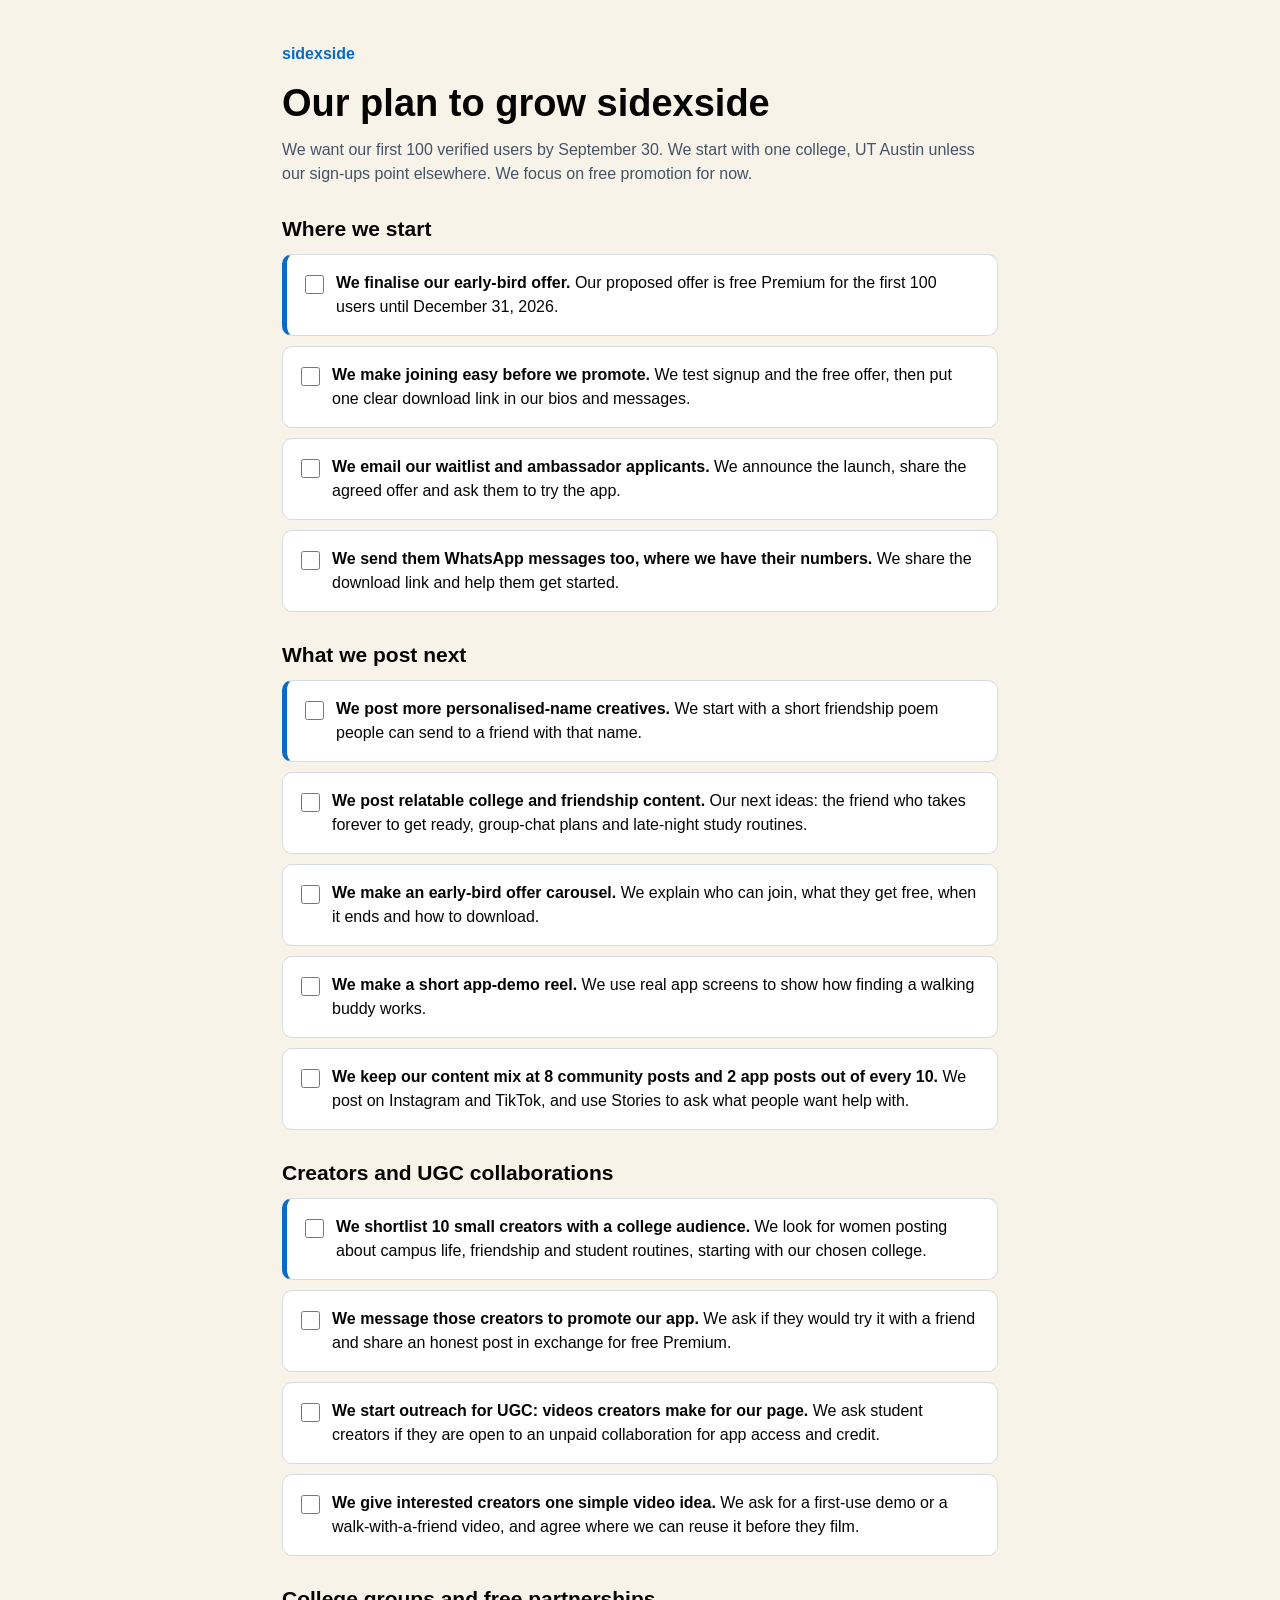
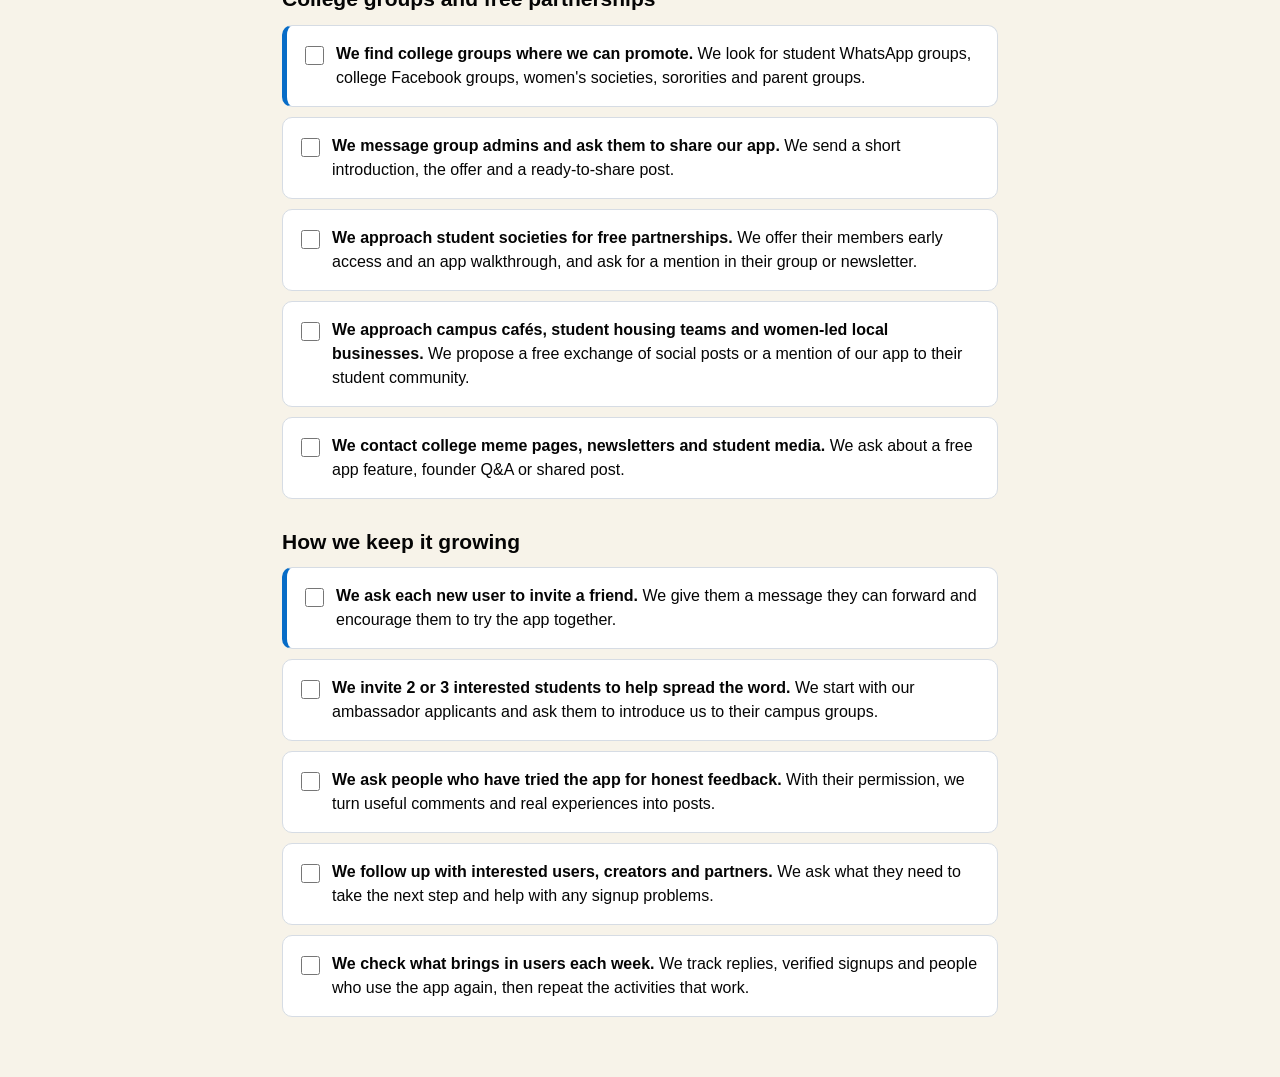
==== index.html @ 86fddf50 "Publish SideXSide growth checklist" ====
﻿<!doctype html>
<html lang="en">
<head>
<meta charset="utf-8">
<meta name="viewport" content="width=device-width, initial-scale=1">
<title>SideXSide: our growth plan</title>
<style>
* { box-sizing: border-box; }
body { margin: 0; background: #f7f3e9; color: #050505; font-family: Inter, "Segoe UI", sans-serif; line-height: 1.5; }
main { max-width: 760px; margin: auto; padding: 42px 22px 60px; }
.brand { color: #076cc7; font-weight: 800; margin: 0 0 16px; }
h1 { font-size: clamp(28px, 5vw, 38px); line-height: 1.15; margin: 0 0 12px; }
.goal { margin: 0 0 26px; color: #455365; }
h2 { font-size: 21px; margin: 30px 0 12px; line-height: 1.25; }
ul { list-style: none; padding: 0; margin: 0; display: grid; gap: 10px; }
li { background: white; border: 1px solid #d6dce4; border-radius: 10px; padding: 16px 18px; }
li:first-child { border-left: 5px solid #076cc7; }
label { display: flex; align-items: flex-start; gap: 12px; cursor: pointer; }
input { flex: 0 0 auto; width: 19px; height: 19px; margin: 4px 0 0; accent-color: #076cc7; }
input:focus-visible { outline: 3px solid #076cc7; outline-offset: 3px; }
input:checked + span { color: #667085; text-decoration: line-through; }
strong { font-weight: 700; }
</style>
</head>
<body>
<main>
<p class="brand">sidexside</p>
<h1>Our plan to grow sidexside</h1>
<p class="goal">We want our first 100 verified users by September 30. We start with one college, UT Austin unless our sign-ups point elsewhere. We focus on free promotion for now.</p>
<h2>Where we start</h2>
<ul>
<li><label><input type="checkbox" id="simple-offer"><span><strong>We finalise our early-bird offer.</strong> Our proposed offer is free Premium for the first 100 users until December 31, 2026.</span></label></li>
<li><label><input type="checkbox" id="growth-signup"><span><strong>We make joining easy before we promote.</strong> We test signup and the free offer, then put one clear download link in our bios and messages.</span></label></li>
<li><label><input type="checkbox" id="simple-email"><span><strong>We email our waitlist and ambassador applicants.</strong> We announce the launch, share the agreed offer and ask them to try the app.</span></label></li>
<li><label><input type="checkbox" id="simple-whatsapp"><span><strong>We send them WhatsApp messages too, where we have their numbers.</strong> We share the download link and help them get started.</span></label></li>
</ul>
<h2>What we post next</h2>
<ul>
<li><label><input type="checkbox" id="growth-name-post"><span><strong>We post more personalised-name creatives.</strong> We start with a short friendship poem people can send to a friend with that name.</span></label></li>
<li><label><input type="checkbox" id="growth-community-post"><span><strong>We post relatable college and friendship content.</strong> Our next ideas: the friend who takes forever to get ready, group-chat plans and late-night study routines.</span></label></li>
<li><label><input type="checkbox" id="growth-offer-post"><span><strong>We make an early-bird offer carousel.</strong> We explain who can join, what they get free, when it ends and how to download.</span></label></li>
<li><label><input type="checkbox" id="growth-demo-post"><span><strong>We make a short app-demo reel.</strong> We use real app screens to show how finding a walking buddy works.</span></label></li>
<li><label><input type="checkbox" id="simple-social"><span><strong>We keep our content mix at 8 community posts and 2 app posts out of every 10.</strong> We post on Instagram and TikTok, and use Stories to ask what people want help with.</span></label></li>
</ul>
<h2>Creators and UGC collaborations</h2>
<ul>
<li><label><input type="checkbox" id="growth-creators"><span><strong>We shortlist 10 small creators with a college audience.</strong> We look for women posting about campus life, friendship and student routines, starting with our chosen college.</span></label></li>
<li><label><input type="checkbox" id="growth-creator-outreach"><span><strong>We message those creators to promote our app.</strong> We ask if they would try it with a friend and share an honest post in exchange for free Premium.</span></label></li>
<li><label><input type="checkbox" id="growth-ugc"><span><strong>We start outreach for UGC: videos creators make for our page.</strong> We ask student creators if they are open to an unpaid collaboration for app access and credit.</span></label></li>
<li><label><input type="checkbox" id="growth-ugc-brief"><span><strong>We give interested creators one simple video idea.</strong> We ask for a first-use demo or a walk-with-a-friend video, and agree where we can reuse it before they film.</span></label></li>
</ul>
<h2>College groups and free partnerships</h2>
<ul>
<li><label><input type="checkbox" id="simple-find-groups"><span><strong>We find college groups where we can promote.</strong> We look for student WhatsApp groups, college Facebook groups, women's societies, sororities and parent groups.</span></label></li>
<li><label><input type="checkbox" id="simple-message-groups"><span><strong>We message group admins and ask them to share our app.</strong> We send a short introduction, the offer and a ready-to-share post.</span></label></li>
<li><label><input type="checkbox" id="growth-societies"><span><strong>We approach student societies for free partnerships.</strong> We offer their members early access and an app walkthrough, and ask for a mention in their group or newsletter.</span></label></li>
<li><label><input type="checkbox" id="growth-local-partners"><span><strong>We approach campus cafés, student housing teams and women-led local businesses.</strong> We propose a free exchange of social posts or a mention of our app to their student community.</span></label></li>
<li><label><input type="checkbox" id="growth-campus-pages"><span><strong>We contact college meme pages, newsletters and student media.</strong> We ask about a free app feature, founder Q&amp;A or shared post.</span></label></li>
</ul>
<h2>How we keep it growing</h2>
<ul>
<li><label><input type="checkbox" id="simple-friends"><span><strong>We ask each new user to invite a friend.</strong> We give them a message they can forward and encourage them to try the app together.</span></label></li>
<li><label><input type="checkbox" id="growth-ambassadors"><span><strong>We invite 2 or 3 interested students to help spread the word.</strong> We start with our ambassador applicants and ask them to introduce us to their campus groups.</span></label></li>
<li><label><input type="checkbox" id="growth-user-stories"><span><strong>We ask people who have tried the app for honest feedback.</strong> With their permission, we turn useful comments and real experiences into posts.</span></label></li>
<li><label><input type="checkbox" id="simple-follow-up"><span><strong>We follow up with interested users, creators and partners.</strong> We ask what they need to take the next step and help with any signup problems.</span></label></li>
<li><label><input type="checkbox" id="growth-review"><span><strong>We check what brings in users each week.</strong> We track replies, verified signups and people who use the app again, then repeat the activities that work.</span></label></li>
</ul>
</main>
<script>
(function () {
  var key = 'sxs-simple-next-steps-v2';
  var state = {};
  try { state = JSON.parse(localStorage.getItem(key) || '{}') || {}; } catch (e) {}
  document.querySelectorAll('input[type="checkbox"]').forEach(function (box) {
    box.checked = state[box.id] === true;
    box.addEventListener('change', function () {
      state[box.id] = box.checked;
      try { localStorage.setItem(key, JSON.stringify(state)); } catch (e) {}
    });
  });
})();
</script>
</body>
</html>
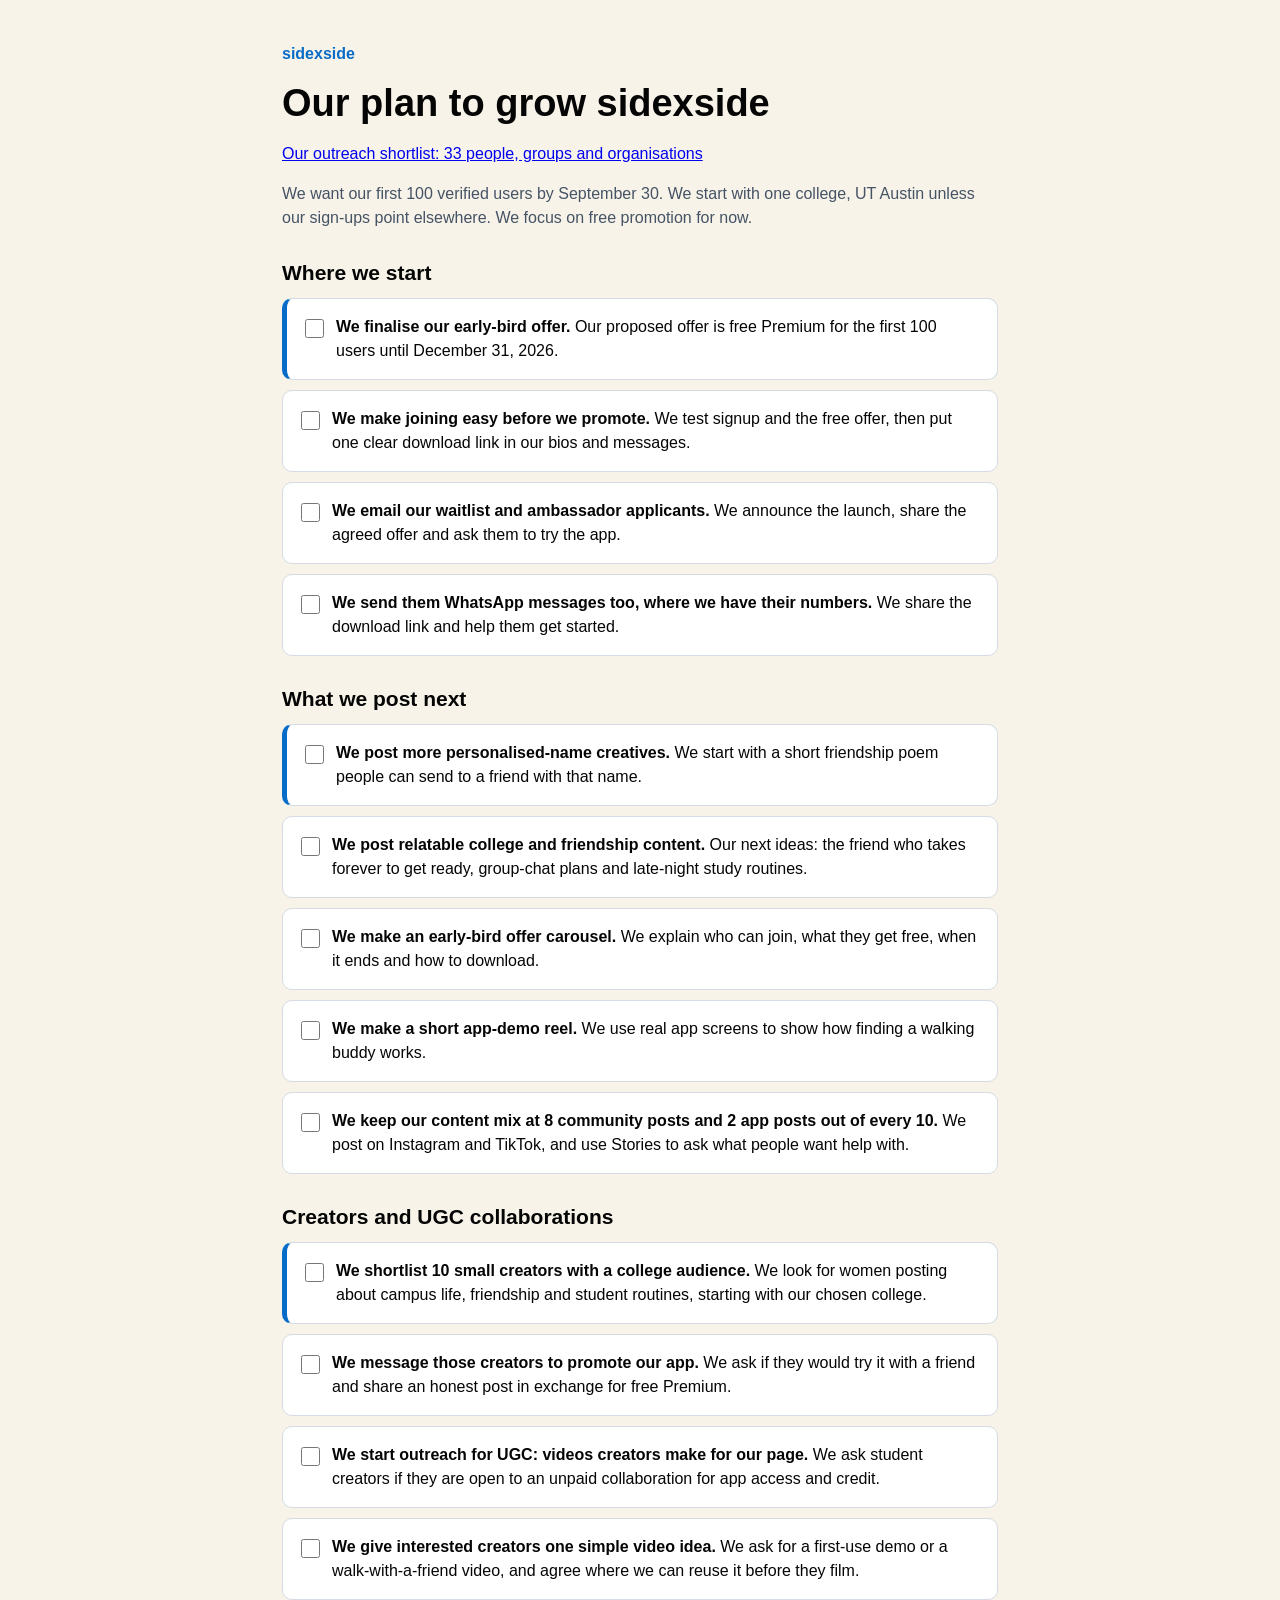
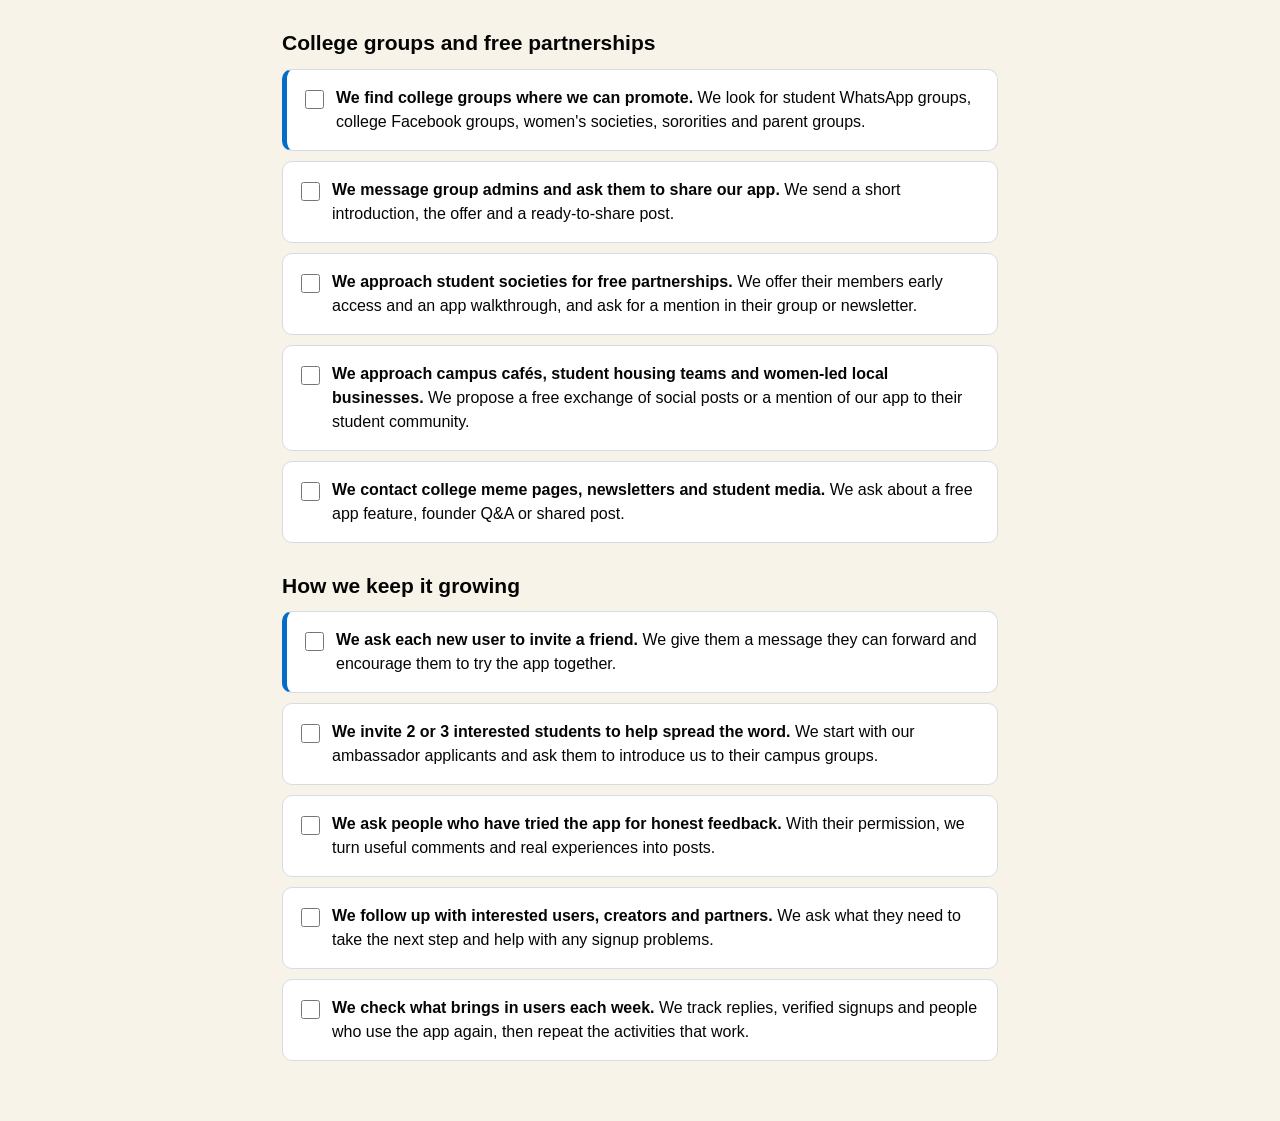
==== commit d9372765: "Link the growth plan to the outreach shortlist" ====
--- a/index.html
+++ b/index.html
@@ -26,6 +26,7 @@
 <main>
 <p class="brand">sidexside</p>
 <h1>Our plan to grow sidexside</h1>
+<p><a href="https://allenanant.github.io/sidexside-growth-plan/outreach-shortlist.html">Our outreach shortlist: 33 people, groups and organisations</a></p>
 <p class="goal">We want our first 100 verified users by September 30. We start with one college, UT Austin unless our sign-ups point elsewhere. We focus on free promotion for now.</p>
 <h2>Where we start</h2>
 <ul>
